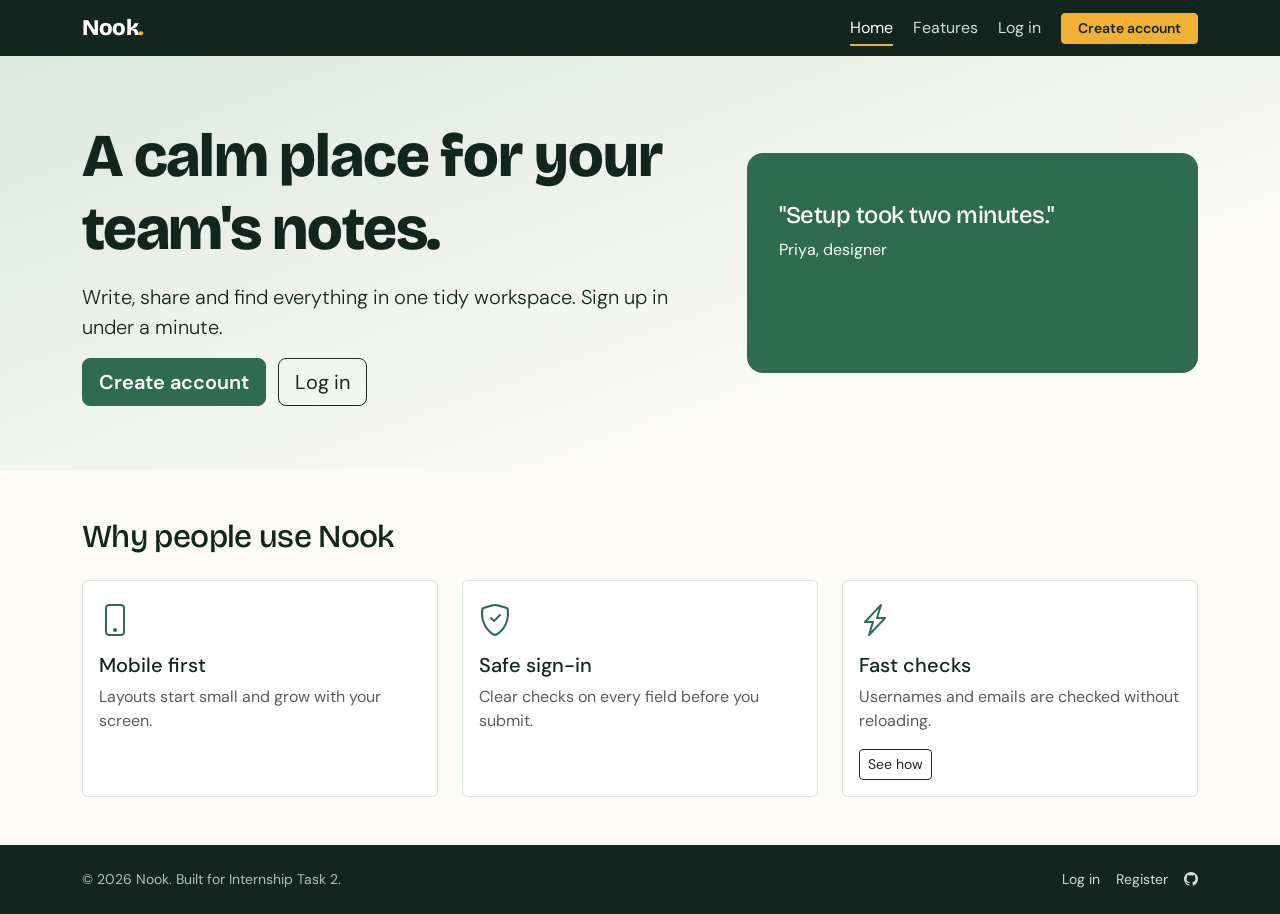
==== index.html @ 8e130958 "Interactive UI" ====
<!DOCTYPE html><html lang="en"><head><meta charset="utf-8"><meta name="viewport" content="width=device-width, initial-scale=1">
<link href="https://cdn.jsdelivr.net/npm/bootstrap@5.3.3/dist/css/bootstrap.min.css" rel="stylesheet">
<link href="https://cdn.jsdelivr.net/npm/bootstrap-icons@1.11.3/font/bootstrap-icons.min.css" rel="stylesheet">
<link href="https://fonts.googleapis.com/css2?family=Bricolage+Grotesque:wght@700;800&family=DM+Sans:wght@400;500;600&display=swap" rel="stylesheet">
<link href="css/style.css" rel="stylesheet"><title>Nook: Home</title></head>
<body class="d-flex flex-column min-vh-100">
<div id="navbar"></div>
<main>
<section class="hero"><div class="container"><div class="row align-items-center g-4">
  <div class="col-lg-7">
    <h1>A calm place for your team's notes.</h1>
    <p class="lead my-3">Write, share and find everything in one tidy workspace. Sign up in under a minute.</p>
    <a href="register.html" class="btn btn-brand btn-lg me-2">Create account</a>
    <a href="login.html" class="btn btn-outline-dark btn-lg">Log in</a>
  </div>
  <div class="col-lg-5 d-none d-lg-block">
    <div id="quotes" class="carousel slide" data-bs-ride="carousel"><div class="carousel-inner">
      <div class="carousel-item active"><h4>"Setup took two minutes."</h4><p class="mb-0">Priya, designer</p></div>
      <div class="carousel-item"><h4>"Finally, notes I can find."</h4><p class="mb-0">Arjun, developer</p></div>
      <div class="carousel-item"><h4>"Works great on my phone."</h4><p class="mb-0">Meera, student</p></div>
    </div></div>
  </div>
</div></div></section>

<section id="features" class="container py-5">
  <h2 class="mb-4">Why people use Nook</h2>
  <div class="row g-4">
    <div class="col-12 col-md-6 col-lg-4"><div class="card feature-card h-100 p-3"><i class="bi bi-phone"></i><h5 class="mt-2">Mobile first</h5><p class="mb-0 text-muted">Layouts start small and grow with your screen.</p></div></div>
    <div class="col-12 col-md-6 col-lg-4"><div class="card feature-card h-100 p-3"><i class="bi bi-shield-check"></i><h5 class="mt-2">Safe sign-in</h5><p class="mb-0 text-muted">Clear checks on every field before you submit.</p></div></div>
    <div class="col-12 col-md-6 col-lg-4"><div class="card feature-card h-100 p-3"><i class="bi bi-lightning-charge"></i><h5 class="mt-2">Fast checks</h5><p class="mb-0 text-muted">Usernames and emails are checked without reloading.</p>
      <button class="btn btn-sm btn-outline-dark mt-3 align-self-start" data-bs-toggle="modal" data-bs-target="#demoModal">See how</button></div></div>
  </div>
</section>
</main>
<div class="modal fade" id="demoModal" tabindex="-1"><div class="modal-dialog modal-dialog-centered"><div class="modal-content p-4">
<h5>Live availability check</h5><p class="text-muted">Type a username on the register page. The browser asks a PHP file in the background and shows the answer instantly.</p>
<a class="btn btn-brand" href="register.html">Try it</a></div></div></div>
<div id="footer"></div>
<script src="https://cdn.jsdelivr.net/npm/bootstrap@5.3.3/dist/js/bootstrap.bundle.min.js"></script>
<script src="js/components.js"></script>
</body></html>
---- css/style.css ----
/* ===== Brand palette (custom) ===== */
:root{
  --ink:#12261F; --moss:#2F6B4F; --sage:#DCE8DF; --saffron:#F2B134; --paper:#FBFAF6;
  --bs-primary:var(--moss); --bs-primary-rgb:47,107,79;
  --bs-body-bg:var(--paper); --bs-body-color:var(--ink);
  --bs-body-font-family:'DM Sans',system-ui,sans-serif;
}
html{scroll-behavior:smooth}
h1,h2,h3,h4,.brand{font-family:'Bricolage Grotesque',sans-serif;letter-spacing:-.02em}
.btn-brand{--bs-btn-bg:var(--moss);--bs-btn-border-color:var(--moss);--bs-btn-color:#fff;
  --bs-btn-hover-bg:var(--ink);--bs-btn-hover-border-color:var(--ink);--bs-btn-hover-color:#fff;
  --bs-btn-active-bg:var(--ink);--bs-btn-active-border-color:var(--ink);--bs-btn-active-color:#fff;
  font-weight:600;transition:transform .2s,box-shadow .2s}
.btn-brand:hover{transform:translateY(-2px);box-shadow:0 8px 18px rgba(18,38,31,.22)}
.btn-saffron{background:var(--saffron);border-color:var(--saffron);color:var(--ink);font-weight:600}
.btn-saffron:hover{background:#e0a021;color:var(--ink)}
a{color:var(--moss)} a:hover{color:var(--ink)}
:focus-visible{outline:3px solid var(--saffron);outline-offset:2px}

/* Navbar & footer */
.site-nav{background:var(--ink)}
.site-nav .nav-link{color:#cfe0d5;position:relative}
.site-nav .nav-link::after{content:"";position:absolute;left:.5rem;right:.5rem;bottom:2px;height:2px;
  background:var(--saffron);transform:scaleX(0);transition:transform .25s}
.site-nav .nav-link:hover::after,.site-nav .nav-link.active::after{transform:scaleX(1)}
.site-nav .nav-link:hover,.site-nav .nav-link.active{color:#fff}
.brand{color:#fff;font-weight:800;font-size:1.4rem;text-decoration:none}
.brand span{color:var(--saffron)}
.site-footer{background:var(--ink);color:#a9c2b3}
.site-footer a{color:#cfe0d5;text-decoration:none}.site-footer a:hover{color:var(--saffron)}

/* Home */
.hero{background:linear-gradient(160deg,var(--sage),var(--paper) 70%);padding:4rem 0}
.hero h1{font-size:clamp(2.2rem,6vw,3.8rem);font-weight:800}
.feature-card{border:1px solid var(--sage);background:#fff;transition:transform .25s,box-shadow .25s}
.feature-card:hover{transform:translateY(-6px);box-shadow:0 14px 28px rgba(18,38,31,.12)}
.feature-card i{font-size:2rem;color:var(--moss)}
.carousel-item{min-height:220px;background:var(--moss);color:#fff;border-radius:1rem;padding:3rem 2rem}

/* Auth pages */
.auth-wrap{min-height:calc(100vh - 56px)}
.auth-side{background:var(--moss);color:#fff;position:relative;overflow:hidden}
.auth-side h2{font-size:clamp(2rem,3.4vw,3rem);font-weight:800}
.blob{position:absolute;border-radius:50%;opacity:.25;animation:float 9s ease-in-out infinite}
.blob.b1{width:260px;height:260px;background:var(--saffron);top:-60px;right:-60px}
.blob.b2{width:180px;height:180px;background:var(--sage);bottom:-40px;left:-40px;animation-delay:-4s}
@keyframes float{50%{transform:translateY(24px) scale(1.06)}}
.auth-card{max-width:440px;width:100%;animation:rise .6s cubic-bezier(.2,.8,.2,1) both}
@keyframes rise{from{opacity:0;transform:translateY(24px)}to{opacity:1;transform:none}}
.form-control{padding:.7rem .9rem;border-color:#c9d8ce;transition:border-color .2s,box-shadow .2s}
.form-control:focus{border-color:var(--moss);box-shadow:0 0 0 .22rem rgba(47,107,79,.18)}
.input-group .btn-eye{border:1px solid #c9d8ce;border-left:0;background:#fff;color:var(--moss)}
.shake{animation:shake .4s}
@keyframes shake{20%,60%{transform:translateX(-7px)}40%,80%{transform:translateX(7px)}}
.strength{height:6px;background:var(--sage);border-radius:3px;overflow:hidden}
.strength>div{height:100%;width:0;transition:width .3s,background .3s}
.check-msg{font-size:.85rem;min-height:1.2rem}
@media (prefers-reduced-motion:reduce){*{animation:none!important;transition:none!important;scroll-behavior:auto!important}}
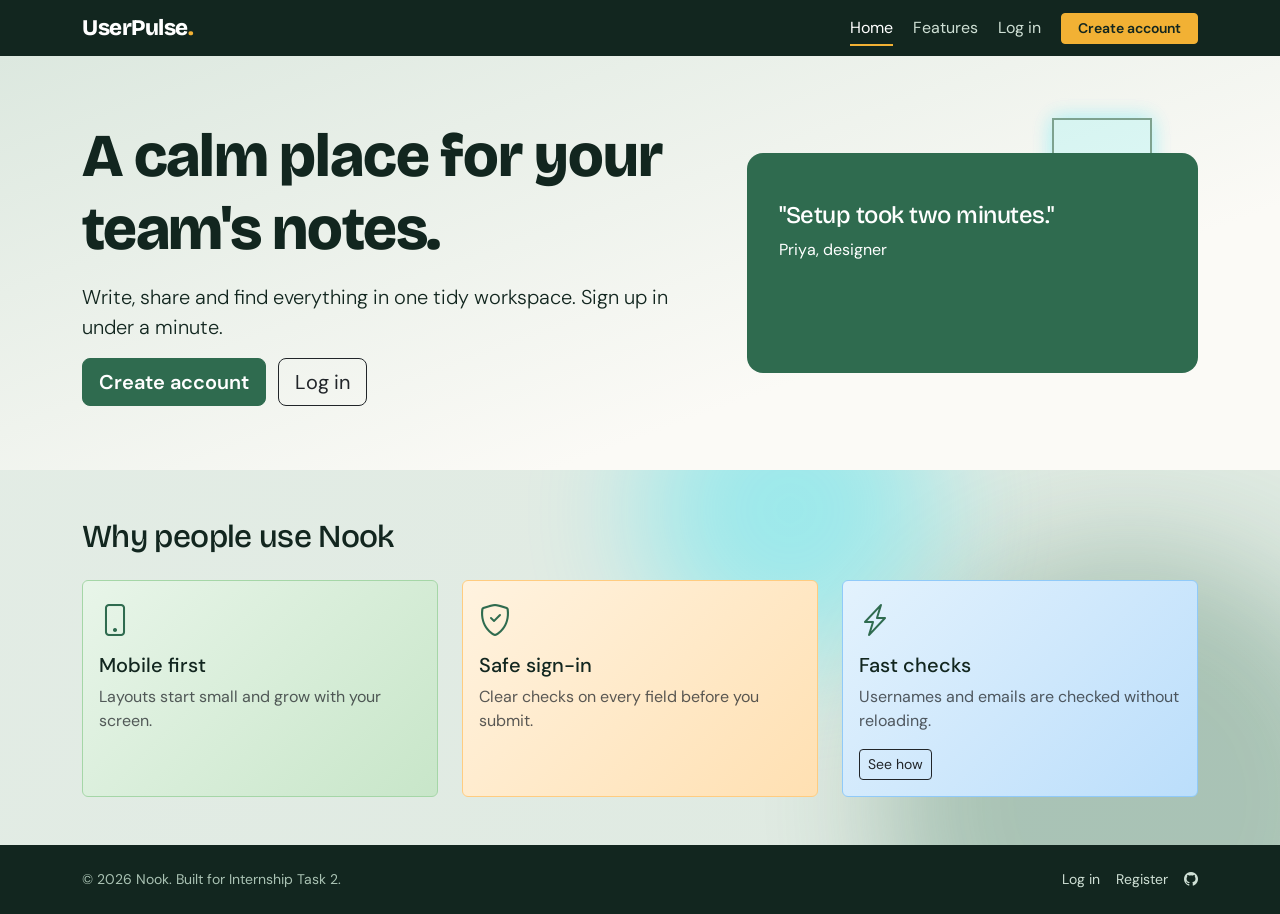
==== commit 945e023e: "Interactive UI" ====
--- a/index.html
+++ b/index.html
@@ -3,10 +3,18 @@
 <link href="https://cdn.jsdelivr.net/npm/bootstrap-icons@1.11.3/font/bootstrap-icons.min.css" rel="stylesheet">
 <link href="https://fonts.googleapis.com/css2?family=Bricolage+Grotesque:wght@700;800&family=DM+Sans:wght@400;500;600&display=swap" rel="stylesheet">
 <link href="css/style.css" rel="stylesheet"><title>Nook: Home</title></head>
-<body class="d-flex flex-column min-vh-100">
+<body class="d-flex flex-column min-vh-100 bg-animated position-relative">
+<div class="bg-shape shape-1"></div>
+<div class="bg-shape shape-2"></div>
+<div class="bg-shape shape-3"></div>
 <div id="navbar"></div>
 <main>
-<section class="hero"><div class="container"><div class="row align-items-center g-4">
+<section class="hero position-relative overflow-hidden">
+  <div class="hero-cube">
+    <div class="hero-cube-face"></div><div class="hero-cube-face"></div><div class="hero-cube-face"></div>
+    <div class="hero-cube-face"></div><div class="hero-cube-face"></div><div class="hero-cube-face"></div>
+  </div>
+  <div class="container"><div class="row align-items-center g-4 position-relative z-1">
   <div class="col-lg-7">
     <h1>A calm place for your team's notes.</h1>
     <p class="lead my-3">Write, share and find everything in one tidy workspace. Sign up in under a minute.</p>
@@ -25,9 +33,9 @@
 <section id="features" class="container py-5">
   <h2 class="mb-4">Why people use Nook</h2>
   <div class="row g-4">
-    <div class="col-12 col-md-6 col-lg-4"><div class="card feature-card h-100 p-3"><i class="bi bi-phone"></i><h5 class="mt-2">Mobile first</h5><p class="mb-0 text-muted">Layouts start small and grow with your screen.</p></div></div>
-    <div class="col-12 col-md-6 col-lg-4"><div class="card feature-card h-100 p-3"><i class="bi bi-shield-check"></i><h5 class="mt-2">Safe sign-in</h5><p class="mb-0 text-muted">Clear checks on every field before you submit.</p></div></div>
-    <div class="col-12 col-md-6 col-lg-4"><div class="card feature-card h-100 p-3"><i class="bi bi-lightning-charge"></i><h5 class="mt-2">Fast checks</h5><p class="mb-0 text-muted">Usernames and emails are checked without reloading.</p>
+    <div class="col-12 col-md-6 col-lg-4"><div class="card feature-card card-color-1 h-100 p-3"><i class="bi bi-phone"></i><h5 class="mt-2">Mobile first</h5><p class="mb-0 text-muted">Layouts start small and grow with your screen.</p></div></div>
+    <div class="col-12 col-md-6 col-lg-4"><div class="card feature-card card-color-2 h-100 p-3"><i class="bi bi-shield-check"></i><h5 class="mt-2">Safe sign-in</h5><p class="mb-0 text-muted">Clear checks on every field before you submit.</p></div></div>
+    <div class="col-12 col-md-6 col-lg-4"><div class="card feature-card card-color-3 h-100 p-3"><i class="bi bi-lightning-charge"></i><h5 class="mt-2">Fast checks</h5><p class="mb-0 text-muted">Usernames and emails are checked without reloading.</p>
       <button class="btn btn-sm btn-outline-dark mt-3 align-self-start" data-bs-toggle="modal" data-bs-target="#demoModal">See how</button></div></div>
   </div>
 </section>
--- a/css/style.css
+++ b/css/style.css
@@ -56,3 +56,170 @@
 .strength>div{height:100%;width:0;transition:width .3s,background .3s}
 .check-msg{font-size:.85rem;min-height:1.2rem}
 @media (prefers-reduced-motion:reduce){*{animation:none!important;transition:none!important;scroll-behavior:auto!important}}
+
+/* Darkest Mode */
+body.darkest {
+  --ink: #ffffff;
+  --moss: #00e5ff; /* Cyan accent */
+  --sage: #111111;
+  --saffron: #ff0055; /* Pink accent */
+  --paper: #050505;
+  background-color: var(--paper);
+  color: var(--ink);
+}
+body.darkest .hero {
+  background: radial-gradient(circle at top left, #1a1a2e, #050505 80%);
+}
+body.darkest .feature-card {
+  background: rgba(20, 20, 20, 0.6);
+  backdrop-filter: blur(12px);
+  border: 1px solid rgba(255, 255, 255, 0.1);
+  color: #fff;
+}
+body.darkest .feature-card .text-muted {
+  color: #a0a0a0 !important;
+}
+body.darkest .carousel-item {
+  background: rgba(20, 20, 20, 0.6);
+  backdrop-filter: blur(12px);
+  border: 1px solid rgba(255, 255, 255, 0.1);
+}
+body.darkest .btn-outline-dark {
+  color: #fff;
+  border-color: #fff;
+}
+body.darkest .btn-outline-dark:hover {
+  background-color: #fff;
+  color: #000;
+}
+body.darkest .modal-content {
+  background-color: #111;
+  border: 1px solid #333;
+  color: #fff;
+}
+
+/* 3D Animations */
+.perspective-container {
+  perspective: 1200px;
+}
+.card-3d {
+  transform-style: preserve-3d;
+  transition: transform 0.6s cubic-bezier(0.23, 1, 0.32, 1), box-shadow 0.6s cubic-bezier(0.23, 1, 0.32, 1);
+}
+.perspective-container:hover .card-3d {
+  transform: rotateY(15deg) rotateX(10deg) translateZ(30px);
+  box-shadow: -20px 25px 40px rgba(0, 0, 0, 0.6);
+}
+.card-3d .bi {
+  transform: translateZ(50px);
+  display: inline-block;
+  transition: transform 0.6s cubic-bezier(0.23, 1, 0.32, 1);
+}
+.card-3d h5, .card-3d h4 {
+  transform: translateZ(40px);
+  display: block;
+  transition: transform 0.6s cubic-bezier(0.23, 1, 0.32, 1);
+}
+.card-3d p {
+  transform: translateZ(20px);
+  display: block;
+  transition: transform 0.6s cubic-bezier(0.23, 1, 0.32, 1);
+}
+.perspective-container:hover .card-3d .bi {
+  transform: translateZ(60px) scale(1.1);
+}
+
+/* 3D Floating Cube */
+.hero-cube {
+  position: absolute;
+  top: 15%;
+  right: 10%;
+  width: 100px;
+  height: 100px;
+  transform-style: preserve-3d;
+  animation: rotateCube 12s infinite linear;
+  z-index: 0;
+  opacity: 0.6;
+}
+.hero-cube-face {
+  position: absolute;
+  width: 100px;
+  height: 100px;
+  background: rgba(0, 229, 255, 0.1);
+  border: 2px solid var(--moss);
+  box-shadow: 0 0 20px rgba(0, 229, 255, 0.3);
+}
+.hero-cube-face:nth-child(1) { transform: translateZ(50px); }
+.hero-cube-face:nth-child(2) { transform: rotateY(90deg) translateZ(50px); }
+.hero-cube-face:nth-child(3) { transform: rotateY(180deg) translateZ(50px); }
+.hero-cube-face:nth-child(4) { transform: rotateY(-90deg) translateZ(50px); }
+.hero-cube-face:nth-child(5) { transform: rotateX(90deg) translateZ(50px); }
+.hero-cube-face:nth-child(6) { transform: rotateX(-90deg) translateZ(50px); }
+
+@keyframes rotateCube {
+  0% { transform: rotateX(0) rotateY(0) rotateZ(0); }
+  100% { transform: rotateX(360deg) rotateY(360deg) rotateZ(360deg); }
+}
+
+/* Animated Background */
+.bg-animated {
+  background: linear-gradient(-45deg, #f0f4f1, var(--paper), var(--sage), #e4ede6);
+  background-size: 400% 400%;
+  animation: gradientBG 15s ease infinite;
+  z-index: 0;
+}
+@keyframes gradientBG {
+  0% { background-position: 0% 50%; }
+  50% { background-position: 100% 50%; }
+  100% { background-position: 0% 50%; }
+}
+.bg-shape {
+  position: fixed;
+  border-radius: 50%;
+  filter: blur(60px);
+  z-index: -1;
+  opacity: 0.3;
+  animation: floatShape 20s infinite alternate ease-in-out;
+}
+.shape-1 {
+  width: 400px;
+  height: 400px;
+  background: var(--saffron);
+  top: -100px;
+  left: -100px;
+}
+.shape-2 {
+  width: 500px;
+  height: 500px;
+  background: var(--moss);
+  bottom: -150px;
+  right: -100px;
+  animation-delay: -5s;
+}
+.shape-3 {
+  width: 300px;
+  height: 300px;
+  background: #00e5ff; /* Cyan pop */
+  top: 40%;
+  left: 50%;
+  animation-delay: -10s;
+}
+@keyframes floatShape {
+  0% { transform: translate(0, 0) scale(1); }
+  50% { transform: translate(100px, 50px) scale(1.2); }
+  100% { transform: translate(-50px, 100px) scale(0.8); }
+}
+
+/* Card Colors */
+.card-color-1 {
+  background: linear-gradient(135deg, #e8f5e9 0%, #c8e6c9 100%);
+  border: 1px solid #a5d6a7;
+}
+.card-color-2 {
+  background: linear-gradient(135deg, #fff3e0 0%, #ffe0b2 100%);
+  border: 1px solid #ffcc80;
+}
+.card-color-3 {
+  background: linear-gradient(135deg, #e3f2fd 0%, #bbdefb 100%);
+  border: 1px solid #90caf9;
+}
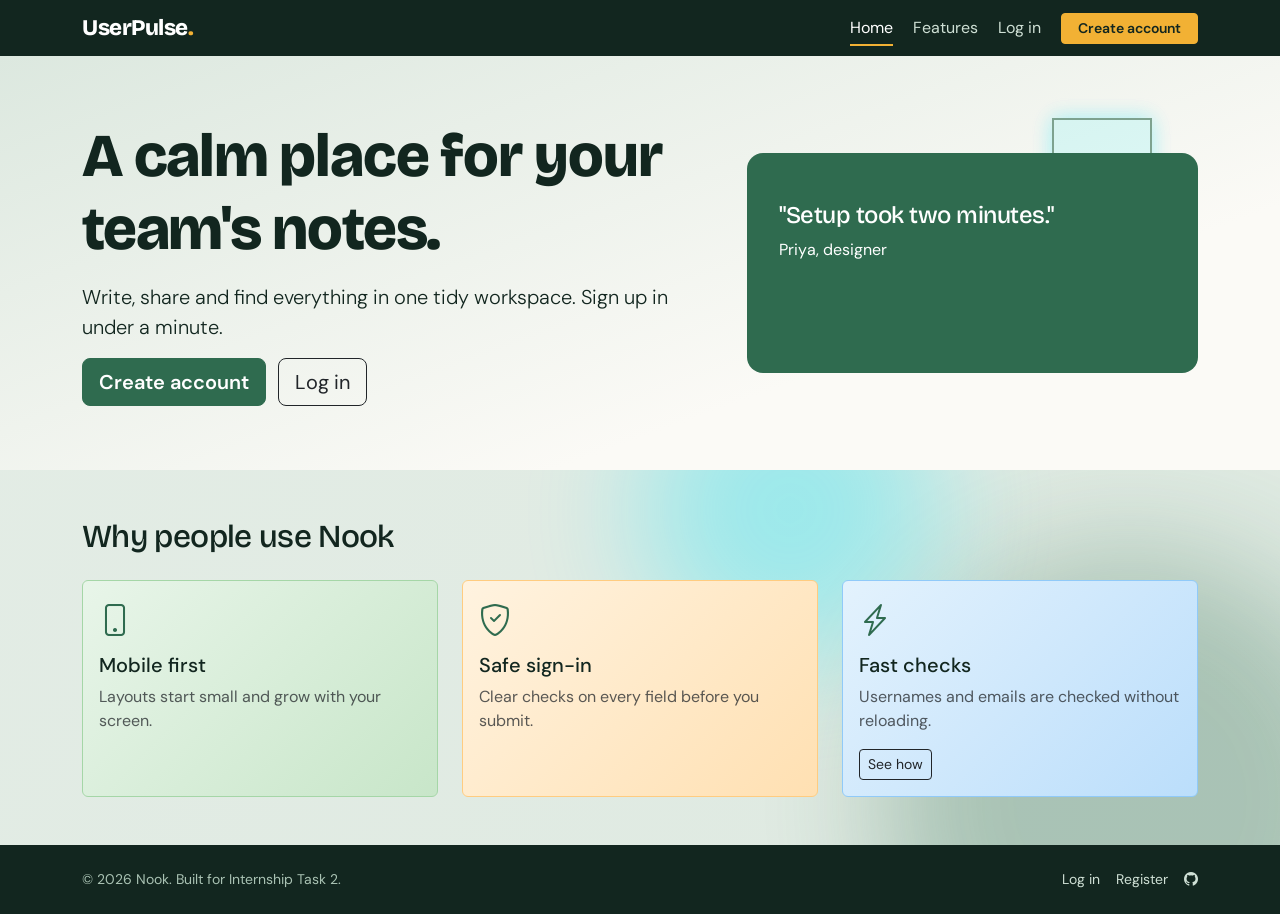
==== commit 22c33d59: "Interactive UI" ====
--- a/index.html
+++ b/index.html
@@ -2,7 +2,7 @@
 <link href="https://cdn.jsdelivr.net/npm/bootstrap@5.3.3/dist/css/bootstrap.min.css" rel="stylesheet">
 <link href="https://cdn.jsdelivr.net/npm/bootstrap-icons@1.11.3/font/bootstrap-icons.min.css" rel="stylesheet">
 <link href="https://fonts.googleapis.com/css2?family=Bricolage+Grotesque:wght@700;800&family=DM+Sans:wght@400;500;600&display=swap" rel="stylesheet">
-<link href="css/style.css" rel="stylesheet"><title>Nook: Home</title></head>
+<link href="css/style.css" rel="stylesheet"><title>User Pulse</title></head>
 <body class="d-flex flex-column min-vh-100 bg-animated position-relative">
 <div class="bg-shape shape-1"></div>
 <div class="bg-shape shape-2"></div>
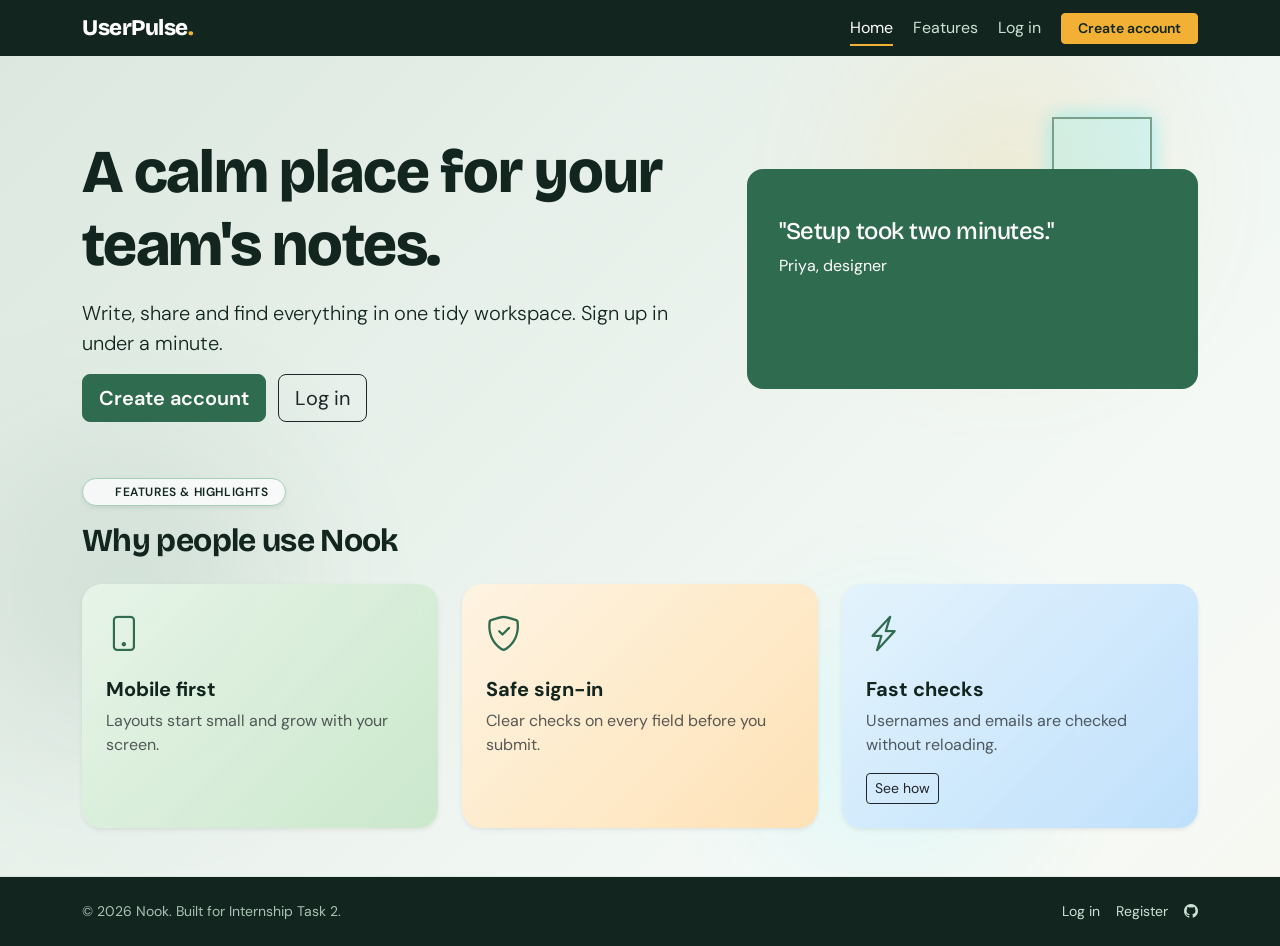
==== commit 1b272862: "Interactive UI" ====
--- a/index.html
+++ b/index.html
@@ -9,36 +9,64 @@
 <div class="bg-shape shape-3"></div>
 <div id="navbar"></div>
 <main>
-<section class="hero position-relative overflow-hidden">
-  <div class="hero-cube">
-    <div class="hero-cube-face"></div><div class="hero-cube-face"></div><div class="hero-cube-face"></div>
-    <div class="hero-cube-face"></div><div class="hero-cube-face"></div><div class="hero-cube-face"></div>
-  </div>
-  <div class="container"><div class="row align-items-center g-4 position-relative z-1">
-  <div class="col-lg-7">
-    <h1>A calm place for your team's notes.</h1>
-    <p class="lead my-3">Write, share and find everything in one tidy workspace. Sign up in under a minute.</p>
-    <a href="register.html" class="btn btn-brand btn-lg me-2">Create account</a>
-    <a href="login.html" class="btn btn-outline-dark btn-lg">Log in</a>
-  </div>
-  <div class="col-lg-5 d-none d-lg-block">
-    <div id="quotes" class="carousel slide" data-bs-ride="carousel"><div class="carousel-inner">
-      <div class="carousel-item active"><h4>"Setup took two minutes."</h4><p class="mb-0">Priya, designer</p></div>
-      <div class="carousel-item"><h4>"Finally, notes I can find."</h4><p class="mb-0">Arjun, developer</p></div>
-      <div class="carousel-item"><h4>"Works great on my phone."</h4><p class="mb-0">Meera, student</p></div>
-    </div></div>
-  </div>
-</div></div></section>
+<div class="hero-features-merged position-relative overflow-hidden">
+  <div class="merged-ambient-orb orb-1"></div>
+  <div class="merged-ambient-orb orb-2"></div>
+  <div class="merged-ambient-orb orb-3"></div>
 
-<section id="features" class="container py-5">
-  <h2 class="mb-4">Why people use Nook</h2>
-  <div class="row g-4">
-    <div class="col-12 col-md-6 col-lg-4"><div class="card feature-card card-color-1 h-100 p-3"><i class="bi bi-phone"></i><h5 class="mt-2">Mobile first</h5><p class="mb-0 text-muted">Layouts start small and grow with your screen.</p></div></div>
-    <div class="col-12 col-md-6 col-lg-4"><div class="card feature-card card-color-2 h-100 p-3"><i class="bi bi-shield-check"></i><h5 class="mt-2">Safe sign-in</h5><p class="mb-0 text-muted">Clear checks on every field before you submit.</p></div></div>
-    <div class="col-12 col-md-6 col-lg-4"><div class="card feature-card card-color-3 h-100 p-3"><i class="bi bi-lightning-charge"></i><h5 class="mt-2">Fast checks</h5><p class="mb-0 text-muted">Usernames and emails are checked without reloading.</p>
-      <button class="btn btn-sm btn-outline-dark mt-3 align-self-start" data-bs-toggle="modal" data-bs-target="#demoModal">See how</button></div></div>
-  </div>
-</section>
+  <section class="hero position-relative">
+    <div class="hero-cube">
+      <div class="hero-cube-face"></div><div class="hero-cube-face"></div><div class="hero-cube-face"></div>
+      <div class="hero-cube-face"></div><div class="hero-cube-face"></div><div class="hero-cube-face"></div>
+    </div>
+    <div class="container"><div class="row align-items-center g-4 position-relative z-1">
+    <div class="col-lg-7">
+      <h1>A calm place for your team's notes.</h1>
+      <p class="lead my-3">Write, share and find everything in one tidy workspace. Sign up in under a minute.</p>
+      <a href="register.html" class="btn btn-brand btn-lg me-2">Create account</a>
+      <a href="login.html" class="btn btn-outline-dark btn-lg">Log in</a>
+    </div>
+    <div class="col-lg-5 d-none d-lg-block">
+      <div id="quotes" class="carousel slide" data-bs-ride="carousel"><div class="carousel-inner">
+        <div class="carousel-item active"><h4>"Setup took two minutes."</h4><p class="mb-0">Priya, designer</p></div>
+        <div class="carousel-item"><h4>"Finally, notes I can find."</h4><p class="mb-0">Arjun, developer</p></div>
+        <div class="carousel-item"><h4>"Works great on my phone."</h4><p class="mb-0">Meera, student</p></div>
+      </div></div>
+    </div>
+  </div></div></section>
+
+  <section id="features" class="container pb-5 pt-3 position-relative z-1">
+    <div class="d-inline-flex align-items-center gap-2 px-3 py-1 mb-3 rounded-pill bg-white bg-opacity-75 border border-success-subtle shadow-sm">
+      <span class="spinner-grow spinner-grow-sm text-success" role="status" style="width: 8px; height: 8px;"></span>
+      <span class="small fw-semibold text-uppercase tracking-wide" style="letter-spacing: 0.05em; font-size: 0.75rem;">Features & Highlights</span>
+    </div>
+    <h2 class="mb-4 fw-bold">Why people use Nook</h2>
+    <div class="row g-4">
+      <div class="col-12 col-md-6 col-lg-4">
+        <div class="card feature-card card-color-1 h-100 p-4 border-0 shadow-sm">
+          <div class="feature-icon mb-2"><i class="bi bi-phone"></i></div>
+          <h5 class="mt-2 fw-bold">Mobile first</h5>
+          <p class="mb-0 text-muted">Layouts start small and grow with your screen.</p>
+        </div>
+      </div>
+      <div class="col-12 col-md-6 col-lg-4">
+        <div class="card feature-card card-color-2 h-100 p-4 border-0 shadow-sm">
+          <div class="feature-icon mb-2"><i class="bi bi-shield-check"></i></div>
+          <h5 class="mt-2 fw-bold">Safe sign-in</h5>
+          <p class="mb-0 text-muted">Clear checks on every field before you submit.</p>
+        </div>
+      </div>
+      <div class="col-12 col-md-6 col-lg-4">
+        <div class="card feature-card card-color-3 h-100 p-4 border-0 shadow-sm">
+          <div class="feature-icon mb-2"><i class="bi bi-lightning-charge"></i></div>
+          <h5 class="mt-2 fw-bold">Fast checks</h5>
+          <p class="mb-0 text-muted">Usernames and emails are checked without reloading.</p>
+          <button class="btn btn-sm btn-outline-dark mt-3 align-self-start" data-bs-toggle="modal" data-bs-target="#demoModal">See how</button>
+        </div>
+      </div>
+    </div>
+  </section>
+</div>
 </main>
 <div class="modal fade" id="demoModal" tabindex="-1"><div class="modal-dialog modal-dialog-centered"><div class="modal-content p-4">
 <h5>Live availability check</h5><p class="text-muted">Type a username on the register page. The browser asks a PHP file in the background and shows the answer instantly.</p>
--- a/css/style.css
+++ b/css/style.css
@@ -29,12 +29,87 @@
 .site-footer{background:var(--ink);color:#a9c2b3}
 .site-footer a{color:#cfe0d5;text-decoration:none}.site-footer a:hover{color:var(--saffron)}
 
-/* Home */
-.hero{background:linear-gradient(160deg,var(--sage),var(--paper) 70%);padding:4rem 0}
+/* Merged Hero & Features Section */
+.hero-features-merged {
+  background: linear-gradient(135deg, #dce8df 0%, #f4f9f6 25%, #fdf7eb 50%, #d8ebd0 75%, #e8f2ec 100%);
+  background-size: 300% 300%;
+  animation: mergedGradientFlow 14s ease-in-out infinite;
+  position: relative;
+  overflow: hidden;
+  border-bottom: 1px solid rgba(47, 107, 79, 0.08);
+}
+@keyframes mergedGradientFlow {
+  0% { background-position: 0% 50%; }
+  50% { background-position: 100% 50%; }
+  100% { background-position: 0% 50%; }
+}
+
+/* Floating Ambient Orbs inside Merged Section */
+.merged-ambient-orb {
+  position: absolute;
+  border-radius: 50%;
+  filter: blur(60px);
+  pointer-events: none;
+  z-index: 0;
+  opacity: 0.45;
+  animation: floatMergedOrb 18s infinite alternate ease-in-out;
+}
+.orb-1 {
+  width: 420px;
+  height: 420px;
+  background: radial-gradient(circle, rgba(242, 177, 52, 0.4) 0%, rgba(242, 177, 52, 0) 70%);
+  top: -80px;
+  right: 5%;
+}
+.orb-2 {
+  width: 500px;
+  height: 500px;
+  background: radial-gradient(circle, rgba(47, 107, 79, 0.3) 0%, rgba(47, 107, 79, 0) 70%);
+  top: 35%;
+  left: -120px;
+  animation-delay: -6s;
+  animation-duration: 22s;
+}
+.orb-3 {
+  width: 380px;
+  height: 380px;
+  background: radial-gradient(circle, rgba(0, 229, 255, 0.28) 0%, rgba(0, 229, 255, 0) 70%);
+  bottom: -60px;
+  right: 15%;
+  animation-delay: -12s;
+  animation-duration: 20s;
+}
+@keyframes floatMergedOrb {
+  0% { transform: translate(0, 0) scale(1); }
+  50% { transform: translate(60px, -45px) scale(1.15); }
+  100% { transform: translate(-45px, 60px) scale(0.9); }
+}
+
+.hero {
+  background: transparent;
+  padding: 5rem 0 2.5rem;
+}
 .hero h1{font-size:clamp(2.2rem,6vw,3.8rem);font-weight:800}
-.feature-card{border:1px solid var(--sage);background:#fff;transition:transform .25s,box-shadow .25s}
-.feature-card:hover{transform:translateY(-6px);box-shadow:0 14px 28px rgba(18,38,31,.12)}
-.feature-card i{font-size:2rem;color:var(--moss)}
+
+/* Feature cards in merged section */
+.feature-card {
+  border-radius: 1.25rem;
+  transition: transform .35s cubic-bezier(0.2, 0.8, 0.2, 1), box-shadow .35s ease, border-color .35s ease;
+  backdrop-filter: blur(8px);
+}
+.feature-card:hover {
+  transform: translateY(-8px) scale(1.02);
+  box-shadow: 0 18px 36px rgba(18, 38, 31, .14);
+}
+.feature-card .feature-icon i {
+  font-size: 2.2rem;
+  color: var(--moss);
+  display: inline-block;
+  transition: transform .35s cubic-bezier(0.34, 1.56, 0.64, 1);
+}
+.feature-card:hover .feature-icon i {
+  transform: scale(1.2) rotate(6deg);
+}
 .carousel-item{min-height:220px;background:var(--moss);color:#fff;border-radius:1rem;padding:3rem 2rem}
 
 /* Auth pages */
@@ -137,9 +212,13 @@
   width: 100px;
   height: 100px;
   transform-style: preserve-3d;
-  animation: rotateCube 12s infinite linear;
+  animation: rotateCube 12s infinite linear, floatCube 6s ease-in-out infinite alternate;
   z-index: 0;
   opacity: 0.6;
+}
+@keyframes floatCube {
+  0% { transform: translateY(0); }
+  100% { transform: translateY(-24px); }
 }
 .hero-cube-face {
   position: absolute;
@@ -212,14 +291,14 @@
 
 /* Card Colors */
 .card-color-1 {
-  background: linear-gradient(135deg, #e8f5e9 0%, #c8e6c9 100%);
-  border: 1px solid #a5d6a7;
+  background: linear-gradient(135deg, rgba(232, 245, 233, 0.9) 0%, rgba(200, 230, 201, 0.95) 100%);
+  border: 1px solid rgba(165, 214, 167, 0.75);
 }
 .card-color-2 {
-  background: linear-gradient(135deg, #fff3e0 0%, #ffe0b2 100%);
-  border: 1px solid #ffcc80;
+  background: linear-gradient(135deg, rgba(255, 243, 224, 0.9) 0%, rgba(255, 224, 178, 0.95) 100%);
+  border: 1px solid rgba(255, 204, 128, 0.75);
 }
 .card-color-3 {
-  background: linear-gradient(135deg, #e3f2fd 0%, #bbdefb 100%);
-  border: 1px solid #90caf9;
-}
+  background: linear-gradient(135deg, rgba(227, 242, 253, 0.9) 0%, rgba(187, 222, 251, 0.95) 100%);
+  border: 1px solid rgba(144, 202, 249, 0.75);
+}
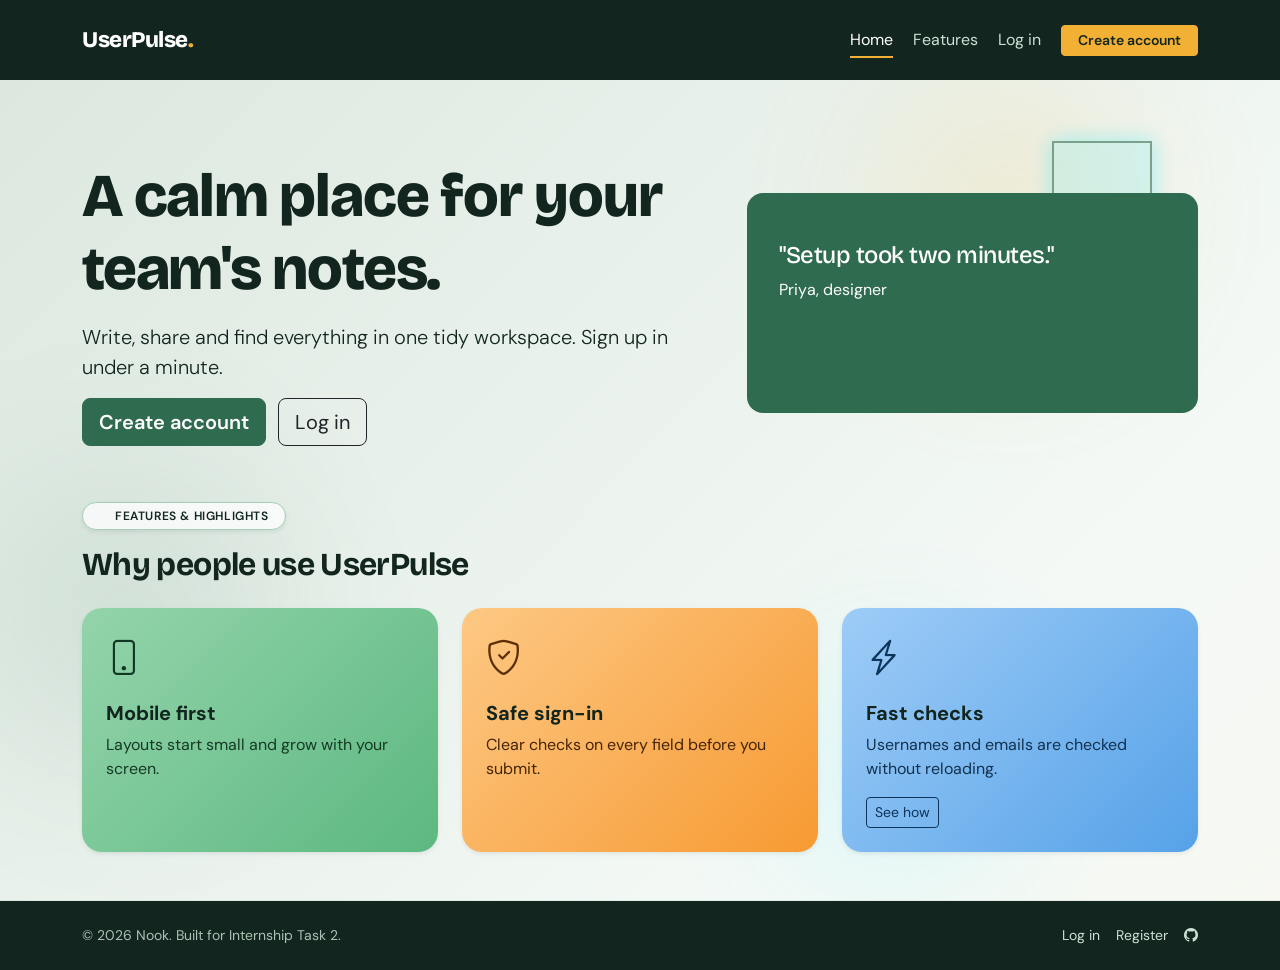
==== commit 3f3dad65: "Interactive UI" ====
--- a/index.html
+++ b/index.html
@@ -40,7 +40,7 @@
       <span class="spinner-grow spinner-grow-sm text-success" role="status" style="width: 8px; height: 8px;"></span>
       <span class="small fw-semibold text-uppercase tracking-wide" style="letter-spacing: 0.05em; font-size: 0.75rem;">Features & Highlights</span>
     </div>
-    <h2 class="mb-4 fw-bold">Why people use Nook</h2>
+    <h2 class="mb-4 fw-bold">Why people use UserPulse</h2>
     <div class="row g-4">
       <div class="col-12 col-md-6 col-lg-4">
         <div class="card feature-card card-color-1 h-100 p-4 border-0 shadow-sm">
--- a/css/style.css
+++ b/css/style.css
@@ -18,6 +18,7 @@
 :focus-visible{outline:3px solid var(--saffron);outline-offset:2px}
 
 /* Navbar & footer */
+.site-nav{height: 80px;}
 .site-nav{background:var(--ink)}
 .site-nav .nav-link{color:#cfe0d5;position:relative}
 .site-nav .nav-link::after{content:"";position:absolute;left:.5rem;right:.5rem;bottom:2px;height:2px;
@@ -289,16 +290,57 @@
   100% { transform: translate(-50px, 100px) scale(0.8); }
 }
 
-/* Card Colors */
+/* Card Colors - Converted darker with rich tones and refined contrast */
 .card-color-1 {
-  background: linear-gradient(135deg, rgba(232, 245, 233, 0.9) 0%, rgba(200, 230, 201, 0.95) 100%);
-  border: 1px solid rgba(165, 214, 167, 0.75);
-}
+  background: linear-gradient(135deg, #94d4ab 0%, #5cb880 100%);
+  border: 1px solid #439e67;
+  box-shadow: 0 10px 24px rgba(47, 107, 79, 0.16);
+}
+.card-color-1 .feature-icon i {
+  color: #123824;
+}
+.card-color-1 .text-muted {
+  color: #153a26 !important;
+}
+.card-color-1:hover {
+  box-shadow: 0 18px 36px rgba(47, 107, 79, 0.28);
+}
+
 .card-color-2 {
-  background: linear-gradient(135deg, rgba(255, 243, 224, 0.9) 0%, rgba(255, 224, 178, 0.95) 100%);
-  border: 1px solid rgba(255, 204, 128, 0.75);
-}
+  background: linear-gradient(135deg, #fdc884 0%, #f79a32 100%);
+  border: 1px solid #d97d19;
+  box-shadow: 0 10px 24px rgba(214, 122, 22, 0.18);
+}
+.card-color-2 .feature-icon i {
+  color: #5c2f02;
+}
+.card-color-2 .text-muted {
+  color: #452405 !important;
+}
+.card-color-2:hover {
+  box-shadow: 0 18px 36px rgba(214, 122, 22, 0.3);
+}
+
 .card-color-3 {
-  background: linear-gradient(135deg, rgba(227, 242, 253, 0.9) 0%, rgba(187, 222, 251, 0.95) 100%);
-  border: 1px solid rgba(144, 202, 249, 0.75);
-}
+  background: linear-gradient(135deg, #9eccf7 0%, #56a2e8 100%);
+  border: 1px solid #3687d3;
+  box-shadow: 0 10px 24px rgba(42, 115, 184, 0.16);
+}
+.card-color-3 .feature-icon i {
+  color: #0d345a;
+}
+.card-color-3 .text-muted {
+  color: #12314e !important;
+}
+.card-color-3 .btn-outline-dark {
+  border-color: #0d345a;
+  color: #0d345a;
+}
+.card-color-3 .btn-outline-dark:hover {
+  background-color: #0d345a;
+  color: #fff;
+}
+.card-color-3:hover {
+  box-shadow: 0 18px 36px rgba(42, 115, 184, 0.28);
+}
+
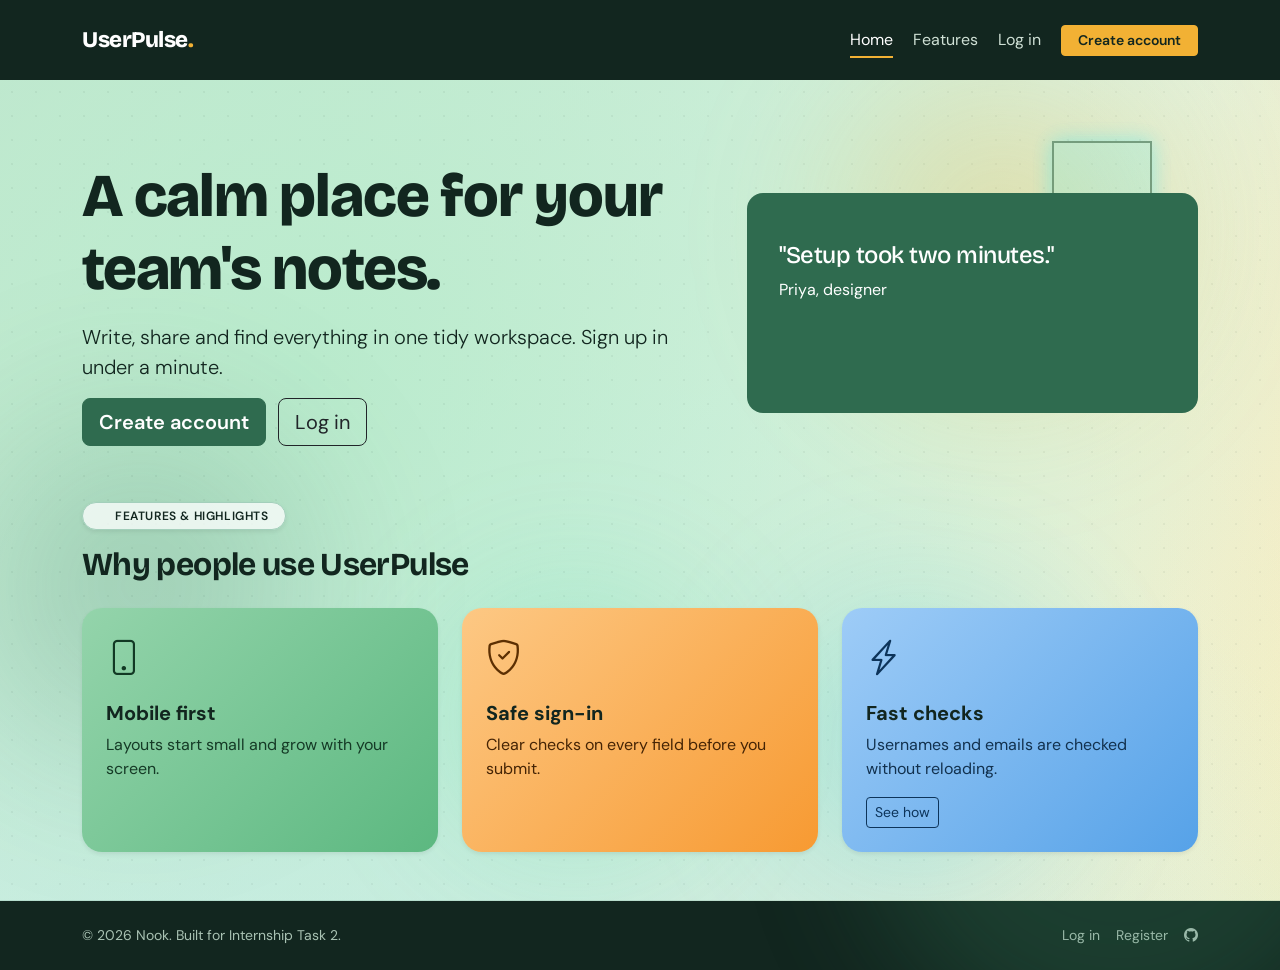
==== commit 58439cbb: "Interactive UI" ====
--- a/index.html
+++ b/index.html
@@ -13,6 +13,7 @@
   <div class="merged-ambient-orb orb-1"></div>
   <div class="merged-ambient-orb orb-2"></div>
   <div class="merged-ambient-orb orb-3"></div>
+  <div class="merged-ambient-orb orb-4"></div>
 
   <section class="hero position-relative">
     <div class="hero-cube">
@@ -72,6 +73,8 @@
 <h5>Live availability check</h5><p class="text-muted">Type a username on the register page. The browser asks a PHP file in the background and shows the answer instantly.</p>
 <a class="btn btn-brand" href="register.html">Try it</a></div></div></div>
 <div id="footer"></div>
+
 <script src="https://cdn.jsdelivr.net/npm/bootstrap@5.3.3/dist/js/bootstrap.bundle.min.js"></script>
 <script src="js/components.js"></script>
+
 </body></html>
--- a/css/style.css
+++ b/css/style.css
@@ -30,14 +30,29 @@
 .site-footer{background:var(--ink);color:#a9c2b3}
 .site-footer a{color:#cfe0d5;text-decoration:none}.site-footer a:hover{color:var(--saffron)}
 
-/* Merged Hero & Features Section */
+/* Merged Hero & Features Section - Rich Multi-Tone Background */
 .hero-features-merged {
-  background: linear-gradient(135deg, #dce8df 0%, #f4f9f6 25%, #fdf7eb 50%, #d8ebd0 75%, #e8f2ec 100%);
-  background-size: 300% 300%;
+  background: 
+    radial-gradient(circle at 12% 18%, rgba(184, 235, 204, 0.95) 0%, transparent 40%),
+    radial-gradient(circle at 88% 12%, rgba(254, 222, 148, 0.9) 0%, transparent 45%),
+    radial-gradient(circle at 82% 85%, rgba(167, 243, 208, 0.85) 0%, transparent 50%),
+    radial-gradient(circle at 18% 85%, rgba(186, 230, 253, 0.85) 0%, transparent 45%),
+    linear-gradient(135deg, #c7e5d1 0%, #e1f4e7 25%, #fef0c7 50%, #ccecd6 75%, #bee0cb 100%);
+  background-size: 200% 200%;
   animation: mergedGradientFlow 14s ease-in-out infinite;
   position: relative;
   overflow: hidden;
-  border-bottom: 1px solid rgba(47, 107, 79, 0.08);
+  border-bottom: 1px solid rgba(47, 107, 79, 0.12);
+  transition: background 0.6s ease;
+}
+.hero-features-merged::before {
+  content: "";
+  position: absolute;
+  inset: 0;
+  background-image: radial-gradient(rgba(18, 38, 31, 0.05) 1.2px, transparent 1.2px);
+  background-size: 24px 24px;
+  pointer-events: none;
+  z-index: 0;
 }
 @keyframes mergedGradientFlow {
   0% { background-position: 0% 50%; }
@@ -49,36 +64,46 @@
 .merged-ambient-orb {
   position: absolute;
   border-radius: 50%;
-  filter: blur(60px);
+  filter: blur(65px);
   pointer-events: none;
   z-index: 0;
-  opacity: 0.45;
-  animation: floatMergedOrb 18s infinite alternate ease-in-out;
+  opacity: 0.6;
+  transition: background 0.6s ease, opacity 0.6s ease;
+  animation: floatMergedOrb 16s infinite alternate ease-in-out;
 }
 .orb-1 {
+  width: 480px;
+  height: 480px;
+  background: radial-gradient(circle, rgba(242, 177, 52, 0.6) 0%, rgba(242, 177, 52, 0) 70%);
+  top: -90px;
+  right: 3%;
+}
+.orb-2 {
+  width: 520px;
+  height: 520px;
+  background: radial-gradient(circle, rgba(47, 107, 79, 0.45) 0%, rgba(47, 107, 79, 0) 70%);
+  top: 30%;
+  left: -120px;
+  animation-delay: -5s;
+  animation-duration: 20s;
+}
+.orb-3 {
   width: 420px;
   height: 420px;
-  background: radial-gradient(circle, rgba(242, 177, 52, 0.4) 0%, rgba(242, 177, 52, 0) 70%);
-  top: -80px;
-  right: 5%;
-}
-.orb-2 {
-  width: 500px;
-  height: 500px;
-  background: radial-gradient(circle, rgba(47, 107, 79, 0.3) 0%, rgba(47, 107, 79, 0) 70%);
-  top: 35%;
-  left: -120px;
-  animation-delay: -6s;
-  animation-duration: 22s;
-}
-.orb-3 {
+  background: radial-gradient(circle, rgba(6, 182, 212, 0.45) 0%, rgba(6, 182, 212, 0) 70%);
+  bottom: -50px;
+  right: 12%;
+  animation-delay: -10s;
+  animation-duration: 18s;
+}
+.orb-4 {
   width: 380px;
   height: 380px;
-  background: radial-gradient(circle, rgba(0, 229, 255, 0.28) 0%, rgba(0, 229, 255, 0) 70%);
-  bottom: -60px;
-  right: 15%;
-  animation-delay: -12s;
-  animation-duration: 20s;
+  background: radial-gradient(circle, rgba(52, 211, 153, 0.5) 0%, rgba(52, 211, 153, 0) 70%);
+  top: 55%;
+  left: 30%;
+  animation-delay: -7s;
+  animation-duration: 22s;
 }
 @keyframes floatMergedOrb {
   0% { transform: translate(0, 0) scale(1); }
@@ -243,8 +268,8 @@
 
 /* Animated Background */
 .bg-animated {
-  background: linear-gradient(-45deg, #f0f4f1, var(--paper), var(--sage), #e4ede6);
-  background-size: 400% 400%;
+  background: linear-gradient(-45deg, #cce5d4, #fbfaf6, #d2ebd8, #e5f4ea);
+  background-size: 300% 300%;
   animation: gradientBG 15s ease infinite;
   z-index: 0;
 }
@@ -257,28 +282,29 @@
   position: fixed;
   border-radius: 50%;
   filter: blur(60px);
-  z-index: -1;
-  opacity: 0.3;
+  z-index: 0;
+  opacity: 0.35;
+  pointer-events: none;
   animation: floatShape 20s infinite alternate ease-in-out;
 }
 .shape-1 {
-  width: 400px;
-  height: 400px;
+  width: 440px;
+  height: 440px;
   background: var(--saffron);
   top: -100px;
   left: -100px;
 }
 .shape-2 {
-  width: 500px;
-  height: 500px;
+  width: 520px;
+  height: 520px;
   background: var(--moss);
   bottom: -150px;
   right: -100px;
   animation-delay: -5s;
 }
 .shape-3 {
-  width: 300px;
-  height: 300px;
+  width: 340px;
+  height: 340px;
   background: #00e5ff; /* Cyan pop */
   top: 40%;
   left: 50%;
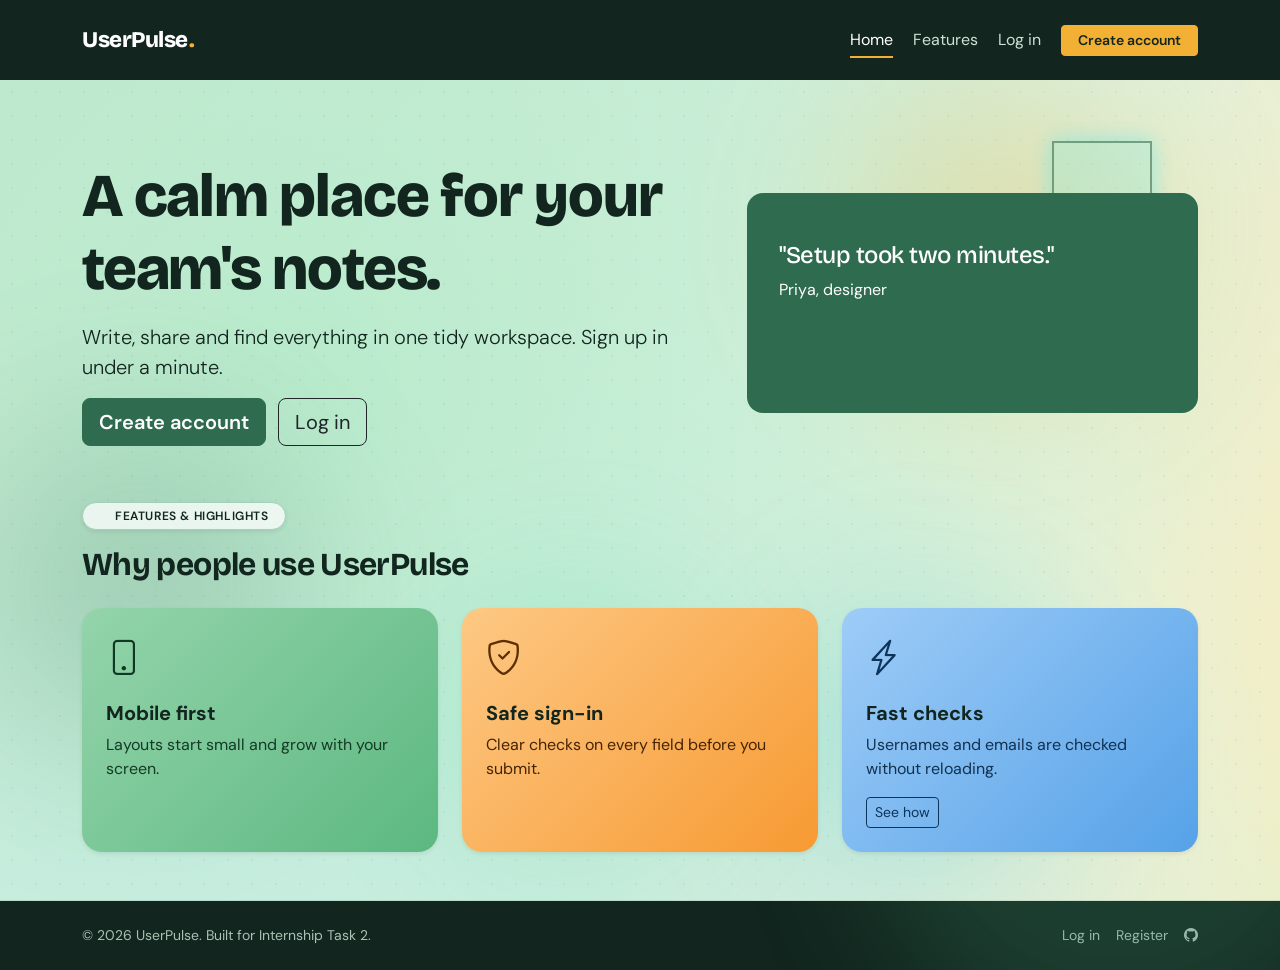
==== commit e6b8c2d3: "feat: implement AJAX data-fetching with PHP and dummy fallback for username/email availability" ====
--- a/index.html
+++ b/index.html
@@ -69,12 +69,60 @@
   </section>
 </div>
 </main>
-<div class="modal fade" id="demoModal" tabindex="-1"><div class="modal-dialog modal-dialog-centered"><div class="modal-content p-4">
-<h5>Live availability check</h5><p class="text-muted">Type a username on the register page. The browser asks a PHP file in the background and shows the answer instantly.</p>
-<a class="btn btn-brand" href="register.html">Try it</a></div></div></div>
+<div class="modal fade" id="demoModal" tabindex="-1"><div class="modal-dialog modal-dialog-centered modal-lg"><div class="modal-content ajax-demo-modal p-0">
+  <div class="ajax-demo-header">
+    <div class="d-flex align-items-center gap-2">
+      <span class="ajax-demo-icon"><i class="bi bi-broadcast"></i></span>
+      <div>
+        <h5 class="mb-0 fw-bold">Live AJAX Availability Check</h5>
+        <p class="mb-0 small text-white-50">Type below — the browser queries PHP in the background, no reload needed.</p>
+      </div>
+    </div>
+    <button type="button" class="btn-close btn-close-white" data-bs-dismiss="modal" aria-label="Close"></button>
+  </div>
+  <div class="ajax-demo-body">
+    <div class="row g-4">
+
+      <div class="col-12 col-sm-6">
+        <label class="form-label fw-semibold" for="demoUsername"><i class="bi bi-person me-1"></i>Username</label>
+        <input class="form-control" id="demoUsername" placeholder="e.g. admin" autocomplete="off">
+        <div class="check-msg mt-1" id="demoUsernameMsg"></div>
+      </div>
+
+      <div class="col-12 col-sm-6">
+        <label class="form-label fw-semibold" for="demoEmail"><i class="bi bi-envelope me-1"></i>Email</label>
+        <input class="form-control" id="demoEmail" placeholder="e.g. test@example.com" autocomplete="off">
+        <div class="check-msg mt-1" id="demoEmailMsg"></div>
+      </div>
+    </div>
+
+    <div class="ajax-demo-hints mt-3">
+      <span class="small fw-semibold text-muted me-1">Try these:</span>
+      <button class="chip chip-taken" data-target="demoUsername" data-value="admin">admin</button>
+      <button class="chip chip-taken" data-target="demoUsername" data-value="subha">subha</button>
+      <button class="chip chip-free" data-target="demoUsername" data-value="john_doe">john_doe</button>
+      <button class="chip chip-taken" data-target="demoEmail" data-value="test@example.com">test@example.com</button>
+      <button class="chip chip-free" data-target="demoEmail" data-value="hello@gmail.com">hello@gmail.com</button>
+    </div>
+
+    <div class="ajax-log-wrap mt-4">
+      <div class="d-flex align-items-center gap-2 mb-2">
+        <i class="bi bi-terminal-fill text-muted"></i>
+        <span class="small fw-semibold text-muted text-uppercase" style="letter-spacing:.05em">Network Log</span>
+        <button class="btn btn-sm btn-outline-secondary py-0 px-2 ms-auto" id="clearLog" style="font-size:.7rem">Clear</button>
+      </div>
+      <div class="ajax-log" id="ajaxLog"><span class="text-muted fst-italic">Waiting for a check…</span></div>
+    </div>
+  </div>
+  <div class="ajax-demo-footer">
+    <span class="small text-muted"><i class="bi bi-info-circle me-1"></i>Falls back to client-side dummy data when PHP is unavailable.</span>
+    <a class="btn btn-brand btn-sm" href="register.html">Go to Register <i class="bi bi-arrow-right"></i></a>
+  </div>
+</div></div></div>
 <div id="footer"></div>
 
 <script src="https://cdn.jsdelivr.net/npm/bootstrap@5.3.3/dist/js/bootstrap.bundle.min.js"></script>
 <script src="js/components.js"></script>
+<script src="js/main.js"></script>
 
 </body></html>
--- a/css/style.css
+++ b/css/style.css
@@ -1,4 +1,3 @@
-/* ===== Brand palette (custom) ===== */
 :root{
   --ink:#12261F; --moss:#2F6B4F; --sage:#DCE8DF; --saffron:#F2B134; --paper:#FBFAF6;
   --bs-primary:var(--moss); --bs-primary-rgb:47,107,79;
@@ -17,20 +16,52 @@
 a{color:var(--moss)} a:hover{color:var(--ink)}
 :focus-visible{outline:3px solid var(--saffron);outline-offset:2px}
 
-/* Navbar & footer */
 .site-nav{height: 80px;}
 .site-nav{background:var(--ink)}
 .site-nav .nav-link{color:#cfe0d5;position:relative}
 .site-nav .nav-link::after{content:"";position:absolute;left:.5rem;right:.5rem;bottom:2px;height:2px;
   background:var(--saffron);transform:scaleX(0);transition:transform .25s}
 .site-nav .nav-link:hover::after,.site-nav .nav-link.active::after{transform:scaleX(1)}
-.site-nav .nav-link:hover,.site-nav .nav-link.active{color:#fff}
-.brand{color:#fff;font-weight:800;font-size:1.4rem;text-decoration:none}
-.brand span{color:var(--saffron)}
+.brand {
+  color: #fff;
+  font-weight: 800;
+  font-size: 1.4rem;
+  text-decoration: none;
+  display: inline-flex;
+  align-items: center;
+  position: relative;
+  transition: transform 0.3s cubic-bezier(0.34, 1.56, 0.64, 1), text-shadow 0.3s ease, letter-spacing 0.3s ease;
+}
+
+.brand span {
+  color: var(--saffron);
+  display: inline-block;
+  margin-left: 1px;
+  transition: transform 0.35s cubic-bezier(0.34, 1.56, 0.64, 1), color 0.3s ease, filter 0.35s ease;
+}
+
+.brand:hover,
+.brand:focus-visible {
+  color: #fff;
+  text-decoration: none;
+  transform: translateY(-2px) scale(1.03);
+  text-shadow: 0 0 16px rgba(255, 255, 255, 0.45), 0 0 24px rgba(242, 177, 52, 0.35);
+  letter-spacing: 0.01em;
+}
+
+.brand:hover span,
+.brand:focus-visible span {
+  color: #ffd166;
+  transform: translateY(-3px) scale(1.4) rotate(12deg);
+  filter: drop-shadow(0 0 10px rgba(242, 177, 52, 0.9)) drop-shadow(0 0 16px rgba(242, 177, 52, 0.6));
+}
+
+.brand:active {
+  transform: translateY(0) scale(0.98);
+}
 .site-footer{background:var(--ink);color:#a9c2b3}
 .site-footer a{color:#cfe0d5;text-decoration:none}.site-footer a:hover{color:var(--saffron)}
 
-/* Merged Hero & Features Section - Rich Multi-Tone Background */
 .hero-features-merged {
   background: 
     radial-gradient(circle at 12% 18%, rgba(184, 235, 204, 0.95) 0%, transparent 40%),
@@ -60,7 +91,6 @@
   100% { background-position: 0% 50%; }
 }
 
-/* Floating Ambient Orbs inside Merged Section */
 .merged-ambient-orb {
   position: absolute;
   border-radius: 50%;
@@ -117,7 +147,6 @@
 }
 .hero h1{font-size:clamp(2.2rem,6vw,3.8rem);font-weight:800}
 
-/* Feature cards in merged section */
 .feature-card {
   border-radius: 1.25rem;
   transition: transform .35s cubic-bezier(0.2, 0.8, 0.2, 1), box-shadow .35s ease, border-color .35s ease;
@@ -138,13 +167,13 @@
 }
 .carousel-item{min-height:220px;background:var(--moss);color:#fff;border-radius:1rem;padding:3rem 2rem}
 
-/* Auth pages */
 .auth-wrap{min-height:calc(100vh - 56px)}
 .auth-side{background:var(--moss);color:#fff;position:relative;overflow:hidden}
 .auth-side h2{font-size:clamp(2rem,3.4vw,3rem);font-weight:800}
 .blob{position:absolute;border-radius:50%;opacity:.25;animation:float 9s ease-in-out infinite}
 .blob.b1{width:260px;height:260px;background:var(--saffron);top:-60px;right:-60px}
 .blob.b2{width:180px;height:180px;background:var(--sage);bottom:-40px;left:-40px;animation-delay:-4s}
+.blob.b3{width:140px;height:140px;background:#00e5ff;top:50%;left:60%;opacity:0.18;animation-delay:-7s}
 @keyframes float{50%{transform:translateY(24px) scale(1.06)}}
 .auth-card{max-width:440px;width:100%;animation:rise .6s cubic-bezier(.2,.8,.2,1) both}
 @keyframes rise{from{opacity:0;transform:translateY(24px)}to{opacity:1;transform:none}}
@@ -156,14 +185,463 @@
 .strength{height:6px;background:var(--sage);border-radius:3px;overflow:hidden}
 .strength>div{height:100%;width:0;transition:width .3s,background .3s}
 .check-msg{font-size:.85rem;min-height:1.2rem}
+
+.login-page {
+  background:
+    radial-gradient(circle at 10% 20%, rgba(52, 211, 153, 0.85) 0%, transparent 30%),
+    radial-gradient(circle at 90% 15%, rgba(251, 191, 36, 0.8) 0%, transparent 35%),
+    radial-gradient(circle at 85% 80%, rgba(56, 189, 248, 0.8) 0%, transparent 35%),
+    radial-gradient(circle at 15% 85%, rgba(74, 222, 128, 0.75) 0%, transparent 30%),
+    radial-gradient(circle at 50% 50%, rgba(253, 164, 175, 0.55) 0%, transparent 45%),
+    radial-gradient(circle at 40% 15%, rgba(6, 182, 212, 0.6) 0%, transparent 30%),
+    linear-gradient(135deg, #b8e5c8 0%, #d4f5df 15%, #fde68a 35%, #bae6fd 55%, #bbf7d0 75%, #c7e5d1 100%);
+  background-size: 250% 250%;
+  animation: loginGradient 14s ease-in-out infinite;
+  position: relative;
+  overflow-x: hidden;
+}
+.login-page::before {
+  content: "";
+  position: fixed;
+  inset: 0;
+  background-image: radial-gradient(rgba(18, 38, 31, 0.05) 1.2px, transparent 1.2px);
+  background-size: 22px 22px;
+  pointer-events: none;
+  z-index: 0;
+}
+@keyframes loginGradient {
+  0% { background-position: 0% 50%; }
+  50% { background-position: 100% 50%; }
+  100% { background-position: 0% 50%; }
+}
+
+.login-bg-shape {
+  position: fixed;
+  border-radius: 50%;
+  filter: blur(65px);
+  pointer-events: none;
+  z-index: 0;
+  opacity: 0;
+  animation: loginShapeIn 1.2s ease-out forwards, loginShapeFloat 18s ease-in-out infinite alternate;
+}
+.login-shape-1 {
+  width: 450px;
+  height: 450px;
+  background: radial-gradient(circle, rgba(47, 107, 79, 0.7) 0%, transparent 70%);
+  top: -80px;
+  left: -60px;
+  animation-delay: 0s, 0s;
+}
+.login-shape-2 {
+  width: 480px;
+  height: 480px;
+  background: radial-gradient(circle, rgba(242, 177, 52, 0.65) 0%, transparent 70%);
+  top: 5%;
+  right: -80px;
+  animation-delay: 0.2s, -4s;
+}
+.login-shape-3 {
+  width: 400px;
+  height: 400px;
+  background: radial-gradient(circle, rgba(6, 182, 212, 0.6) 0%, transparent 70%);
+  bottom: -60px;
+  left: 25%;
+  animation-delay: 0.4s, -8s;
+}
+.login-shape-4 {
+  width: 360px;
+  height: 360px;
+  background: radial-gradient(circle, rgba(251, 113, 133, 0.5) 0%, transparent 70%);
+  bottom: 15%;
+  right: 10%;
+  animation-delay: 0.6s, -12s;
+}
+@keyframes loginShapeIn {
+  from { opacity: 0; transform: scale(0.6); }
+  to { opacity: 0.65; transform: scale(1); }
+}
+@keyframes loginShapeFloat {
+  0% { transform: translate(0, 0) scale(1); }
+  50% { transform: translate(50px, -35px) scale(1.1); }
+  100% { transform: translate(-35px, 50px) scale(0.92); }
+}
+
+.login-particle {
+  position: fixed;
+  border-radius: 50%;
+  pointer-events: none;
+  z-index: 0;
+  opacity: 0;
+  animation: particleFadeIn 1s ease-out forwards, particleFloat 12s ease-in-out infinite alternate;
+}
+.p1 {
+  width: 8px; height: 8px;
+  background: var(--moss);
+  top: 18%; left: 72%;
+  animation-delay: 0.8s, 0s;
+}
+.p2 {
+  width: 6px; height: 6px;
+  background: var(--saffron);
+  top: 35%; left: 85%;
+  animation-delay: 1.1s, -2s;
+}
+.p3 {
+  width: 10px; height: 10px;
+  background: rgba(6, 182, 212, 0.7);
+  top: 65%; left: 78%;
+  animation-delay: 1.4s, -4s;
+}
+.p4 {
+  width: 5px; height: 5px;
+  background: var(--saffron);
+  top: 80%; left: 60%;
+  animation-delay: 1.6s, -6s;
+}
+.p5 {
+  width: 7px; height: 7px;
+  background: var(--moss);
+  top: 25%; left: 55%;
+  animation-delay: 1.9s, -3s;
+}
+.p6 {
+  width: 4px; height: 4px;
+  background: rgba(52, 211, 153, 0.8);
+  top: 50%; left: 92%;
+  animation-delay: 2.1s, -5s;
+}
+@keyframes particleFadeIn {
+  from { opacity: 0; transform: scale(0); }
+  to { opacity: 0.7; transform: scale(1); }
+}
+@keyframes particleFloat {
+  0% { transform: translate(0, 0); }
+  25% { transform: translate(-15px, 20px); }
+  50% { transform: translate(10px, -25px); }
+  75% { transform: translate(-20px, -10px); }
+  100% { transform: translate(15px, 15px); }
+}
+
+.login-form-section {
+  position: relative;
+  background: rgba(251, 250, 246, 0.55);
+  backdrop-filter: blur(12px);
+  -webkit-backdrop-filter: blur(12px);
+}
+
+.login-page .auth-side {
+  background: linear-gradient(145deg, #1a5e3f 0%, #2F6B4F 40%, #1a4a35 100%);
+  box-shadow: 6px 0 24px rgba(18, 38, 31, 0.2);
+}
+.login-page .auth-side h2 {
+  animation: slideInLeft 0.7s cubic-bezier(0.2, 0.8, 0.2, 1) 0.3s both;
+}
+.login-page .auth-side p {
+  animation: slideInLeft 0.7s cubic-bezier(0.2, 0.8, 0.2, 1) 0.5s both;
+}
+@keyframes slideInLeft {
+  from { opacity: 0; transform: translateX(-30px); }
+  to { opacity: 1; transform: translateX(0); }
+}
+
+.login-page .auth-card {
+  background: rgba(255, 255, 255, 0.8);
+  backdrop-filter: blur(16px);
+  -webkit-backdrop-filter: blur(16px);
+  border: 1px solid rgba(47, 107, 79, 0.1);
+  border-radius: 1.25rem;
+  padding: 2.5rem;
+  box-shadow: 0 16px 48px rgba(18, 38, 31, 0.08), 0 4px 12px rgba(18, 38, 31, 0.04);
+  animation: rise 0.6s cubic-bezier(.2,.8,.2,1) 0.2s both;
+  transition: box-shadow 0.3s ease, transform 0.3s ease;
+}
+.login-page .auth-card:hover {
+  box-shadow: 0 20px 56px rgba(18, 38, 31, 0.12), 0 6px 16px rgba(18, 38, 31, 0.06);
+  transform: translateY(-2px);
+}
+
+.login-page .auth-card h1 {
+  animation: fadeSlideUp 0.5s ease-out 0.4s both;
+}
+.login-page .auth-card > p {
+  animation: fadeSlideUp 0.5s ease-out 0.5s both;
+}
+.login-page .auth-card .mb-3:nth-child(1) {
+  animation: fadeSlideUp 0.5s ease-out 0.6s both;
+}
+.login-page .auth-card .mb-3:nth-child(2) {
+  animation: fadeSlideUp 0.5s ease-out 0.7s both;
+}
+.login-page .auth-card button[type="submit"] {
+  animation: fadeSlideUp 0.5s ease-out 0.8s both;
+}
+@keyframes fadeSlideUp {
+  from { opacity: 0; transform: translateY(16px); }
+  to { opacity: 1; transform: translateY(0); }
+}
+
+.register-page {
+  background:
+    radial-gradient(circle at 15% 25%, rgba(139, 92, 246, 0.8) 0%, transparent 32%),
+    radial-gradient(circle at 85% 18%, rgba(6, 182, 212, 0.75) 0%, transparent 38%),
+    radial-gradient(circle at 80% 82%, rgba(52, 211, 153, 0.8) 0%, transparent 35%),
+    radial-gradient(circle at 12% 80%, rgba(251, 191, 36, 0.7) 0%, transparent 32%),
+    radial-gradient(circle at 50% 45%, rgba(244, 114, 182, 0.5) 0%, transparent 40%),
+    radial-gradient(circle at 35% 10%, rgba(34, 211, 238, 0.55) 0%, transparent 30%),
+    linear-gradient(135deg, #ddd6fe 0%, #e0f2fe 18%, #ccfbf1 36%, #fef3c7 54%, #ede9fe 72%, #d1fae5 100%);
+  background-size: 250% 250%;
+  animation: registerGradient 16s ease-in-out infinite;
+  position: relative;
+  overflow-x: hidden;
+}
+.register-page::before {
+  content: "";
+  position: fixed;
+  inset: 0;
+  background-image: radial-gradient(rgba(88, 28, 135, 0.05) 1.2px, transparent 1.2px);
+  background-size: 24px 24px;
+  pointer-events: none;
+  z-index: 0;
+}
+@keyframes registerGradient {
+  0% { background-position: 0% 50%; }
+  33% { background-position: 100% 25%; }
+  66% { background-position: 50% 100%; }
+  100% { background-position: 0% 50%; }
+}
+
+.register-bg-shape {
+  position: fixed;
+  border-radius: 50%;
+  filter: blur(70px);
+  pointer-events: none;
+  z-index: 0;
+  opacity: 0;
+  animation: regShapeIn 1s ease-out forwards, regShapeFloat 20s ease-in-out infinite alternate;
+}
+.reg-shape-1 {
+  width: 460px;
+  height: 460px;
+  background: radial-gradient(circle, rgba(139, 92, 246, 0.65) 0%, transparent 70%);
+  top: -90px;
+  right: -50px;
+  animation-delay: 0s, 0s;
+}
+.reg-shape-2 {
+  width: 500px;
+  height: 500px;
+  background: radial-gradient(circle, rgba(6, 182, 212, 0.6) 0%, transparent 70%);
+  bottom: -80px;
+  left: -70px;
+  animation-delay: 0.25s, -5s;
+}
+.reg-shape-3 {
+  width: 380px;
+  height: 380px;
+  background: radial-gradient(circle, rgba(52, 211, 153, 0.55) 0%, transparent 70%);
+  top: 40%;
+  right: 15%;
+  animation-delay: 0.5s, -10s;
+}
+.reg-shape-4 {
+  width: 340px;
+  height: 340px;
+  background: radial-gradient(circle, rgba(251, 191, 36, 0.5) 0%, transparent 70%);
+  top: 20%;
+  left: 20%;
+  animation-delay: 0.7s, -7s;
+}
+.reg-shape-5 {
+  width: 300px;
+  height: 300px;
+  background: radial-gradient(circle, rgba(244, 114, 182, 0.45) 0%, transparent 70%);
+  bottom: 20%;
+  right: 35%;
+  animation-delay: 0.9s, -13s;
+}
+@keyframes regShapeIn {
+  from { opacity: 0; transform: scale(0.5) rotate(-10deg); }
+  to { opacity: 0.6; transform: scale(1) rotate(0deg); }
+}
+@keyframes regShapeFloat {
+  0% { transform: translate(0, 0) scale(1) rotate(0deg); }
+  33% { transform: translate(40px, -55px) scale(1.12) rotate(3deg); }
+  66% { transform: translate(-50px, 30px) scale(0.95) rotate(-2deg); }
+  100% { transform: translate(30px, 45px) scale(1.05) rotate(1deg); }
+}
+
+.register-particle {
+  position: fixed;
+  border-radius: 50%;
+  pointer-events: none;
+  z-index: 0;
+  opacity: 0;
+  animation: regParticleIn 0.8s ease-out forwards, regParticleFloat 14s ease-in-out infinite alternate;
+}
+.rp1 {
+  width: 9px; height: 9px;
+  background: rgba(139, 92, 246, 0.8);
+  top: 15%; left: 65%;
+  animation-delay: 0.6s, 0s;
+}
+.rp2 {
+  width: 6px; height: 6px;
+  background: rgba(6, 182, 212, 0.8);
+  top: 28%; left: 82%;
+  animation-delay: 0.9s, -2s;
+}
+.rp3 {
+  width: 11px; height: 11px;
+  background: rgba(52, 211, 153, 0.7);
+  top: 58%; left: 75%;
+  animation-delay: 1.2s, -4s;
+}
+.rp4 {
+  width: 5px; height: 5px;
+  background: rgba(251, 191, 36, 0.85);
+  top: 72%; left: 88%;
+  animation-delay: 1.5s, -6s;
+}
+.rp5 {
+  width: 7px; height: 7px;
+  background: rgba(244, 114, 182, 0.7);
+  top: 42%; left: 58%;
+  animation-delay: 1.7s, -3s;
+}
+.rp6 {
+  width: 4px; height: 4px;
+  background: rgba(139, 92, 246, 0.65);
+  top: 85%; left: 70%;
+  animation-delay: 2s, -5s;
+}
+.rp7 {
+  width: 8px; height: 8px;
+  background: rgba(34, 211, 238, 0.75);
+  top: 10%; left: 90%;
+  animation-delay: 2.3s, -7s;
+}
+@keyframes regParticleIn {
+  from { opacity: 0; transform: scale(0); }
+  to { opacity: 0.75; transform: scale(1); }
+}
+@keyframes regParticleFloat {
+  0% { transform: translate(0, 0); }
+  20% { transform: translate(-12px, 18px); }
+  40% { transform: translate(16px, -20px); }
+  60% { transform: translate(-18px, -8px); }
+  80% { transform: translate(10px, 22px); }
+  100% { transform: translate(-8px, -14px); }
+}
+
+.register-form-section {
+  position: relative;
+  background: rgba(251, 250, 246, 0.5);
+  backdrop-filter: blur(14px);
+  -webkit-backdrop-filter: blur(14px);
+}
+
+.register-page .auth-side {
+  background: linear-gradient(145deg, #5b21b6 0%, #7c3aed 40%, #4c1d95 100%);
+  box-shadow: 6px 0 28px rgba(91, 33, 182, 0.25);
+}
+.register-page .auth-side h2 {
+  animation: regSlideIn 0.7s cubic-bezier(0.2, 0.8, 0.2, 1) 0.3s both;
+}
+.register-page .auth-side p {
+  animation: regSlideIn 0.7s cubic-bezier(0.2, 0.8, 0.2, 1) 0.5s both;
+}
+@keyframes regSlideIn {
+  from { opacity: 0; transform: translateX(-35px) rotate(-1deg); }
+  to { opacity: 1; transform: translateX(0) rotate(0deg); }
+}
+
+.register-page .auth-card {
+  background: rgba(255, 255, 255, 0.75);
+  backdrop-filter: blur(18px);
+  -webkit-backdrop-filter: blur(18px);
+  border: 1px solid rgba(139, 92, 246, 0.12);
+  border-radius: 1.5rem;
+  padding: 2.5rem;
+  box-shadow:
+    0 20px 56px rgba(91, 33, 182, 0.08),
+    0 6px 16px rgba(18, 38, 31, 0.04),
+    inset 0 1px 0 rgba(255, 255, 255, 0.6);
+  animation: regCardRise 0.7s cubic-bezier(.2,.8,.2,1) 0.15s both;
+  transition: box-shadow 0.35s ease, transform 0.35s ease;
+}
+.register-page .auth-card:hover {
+  box-shadow:
+    0 24px 64px rgba(91, 33, 182, 0.12),
+    0 8px 20px rgba(18, 38, 31, 0.06),
+    inset 0 1px 0 rgba(255, 255, 255, 0.6);
+  transform: translateY(-3px);
+}
+@keyframes regCardRise {
+  from { opacity: 0; transform: translateY(30px) scale(0.97); }
+  to { opacity: 1; transform: translateY(0) scale(1); }
+}
+
+.register-page .auth-card h1 {
+  animation: regFadeUp 0.5s ease-out 0.35s both;
+}
+.register-page .auth-card > p {
+  animation: regFadeUp 0.5s ease-out 0.45s both;
+}
+.register-page .auth-card .mb-3:nth-child(1) {
+  animation: regFadeUp 0.5s ease-out 0.55s both;
+}
+.register-page .auth-card .mb-3:nth-child(2),
+.register-page .auth-card .row {
+  animation: regFadeUp 0.5s ease-out 0.65s both;
+}
+.register-page .auth-card .mb-3:nth-child(3) {
+  animation: regFadeUp 0.5s ease-out 0.75s both;
+}
+.register-page .auth-card .mb-3:nth-child(4) {
+  animation: regFadeUp 0.5s ease-out 0.85s both;
+}
+.register-page .auth-card .form-check {
+  animation: regFadeUp 0.5s ease-out 0.9s both;
+}
+.register-page .auth-card button[type="submit"] {
+  animation: regFadeUp 0.5s ease-out 1s both;
+  position: relative;
+  overflow: hidden;
+}
+.register-page .auth-card button[type="submit"]::after {
+  content: "";
+  position: absolute;
+  inset: 0;
+  background: linear-gradient(90deg, transparent, rgba(255,255,255,0.2), transparent);
+  transform: translateX(-100%);
+  transition: transform 0.6s ease;
+}
+.register-page .auth-card button[type="submit"]:hover::after {
+  transform: translateX(100%);
+}
+@keyframes regFadeUp {
+  from { opacity: 0; transform: translateY(18px); }
+  to { opacity: 1; transform: translateY(0); }
+}
+
+.register-page .form-control:focus {
+  border-color: #7c3aed;
+  box-shadow: 0 0 0 .22rem rgba(139, 92, 246, 0.18);
+}
+.register-page .btn-brand {
+  --bs-btn-bg: #7c3aed;
+  --bs-btn-border-color: #7c3aed;
+  --bs-btn-hover-bg: #5b21b6;
+  --bs-btn-hover-border-color: #5b21b6;
+}
+
 @media (prefers-reduced-motion:reduce){*{animation:none!important;transition:none!important;scroll-behavior:auto!important}}
 
-/* Darkest Mode */
 body.darkest {
   --ink: #ffffff;
-  --moss: #00e5ff; /* Cyan accent */
+  --moss: #00e5ff;
   --sage: #111111;
-  --saffron: #ff0055; /* Pink accent */
+  --saffron: #ff0055; 
   --paper: #050505;
   background-color: var(--paper);
   color: var(--ink);
@@ -199,7 +677,6 @@
   color: #fff;
 }
 
-/* 3D Animations */
 .perspective-container {
   perspective: 1200px;
 }
@@ -230,7 +707,6 @@
   transform: translateZ(60px) scale(1.1);
 }
 
-/* 3D Floating Cube */
 .hero-cube {
   position: absolute;
   top: 15%;
@@ -266,7 +742,6 @@
   100% { transform: rotateX(360deg) rotateY(360deg) rotateZ(360deg); }
 }
 
-/* Animated Background */
 .bg-animated {
   background: linear-gradient(-45deg, #cce5d4, #fbfaf6, #d2ebd8, #e5f4ea);
   background-size: 300% 300%;
@@ -305,7 +780,7 @@
 .shape-3 {
   width: 340px;
   height: 340px;
-  background: #00e5ff; /* Cyan pop */
+  background: #00e5ff;
   top: 40%;
   left: 50%;
   animation-delay: -10s;
@@ -316,7 +791,6 @@
   100% { transform: translate(-50px, 100px) scale(0.8); }
 }
 
-/* Card Colors - Converted darker with rich tones and refined contrast */
 .card-color-1 {
   background: linear-gradient(135deg, #94d4ab 0%, #5cb880 100%);
   border: 1px solid #439e67;
@@ -370,3 +844,148 @@
   box-shadow: 0 18px 36px rgba(42, 115, 184, 0.28);
 }
 
+/* ===== AJAX Availability Indicators & Demo Modal ===== */
+.ajax-spinner {
+  display: inline-block;
+  width: 12px;
+  height: 12px;
+  border: 2px solid rgba(47, 107, 79, 0.3);
+  border-top-color: var(--moss);
+  border-radius: 50%;
+  animation: ajaxSpin 0.7s linear infinite;
+  vertical-align: middle;
+  margin-right: 4px;
+}
+@keyframes ajaxSpin {
+  to { transform: rotate(360deg); }
+}
+
+.ajax-checking {
+  color: #6c757d;
+  font-weight: 500;
+  display: inline-flex;
+  align-items: center;
+}
+.ajax-result {
+  font-weight: 600;
+  animation: fadeInMsg 0.25s ease-out;
+  display: inline-flex;
+  align-items: center;
+}
+.ajax-taken {
+  color: #dc3545 !important;
+}
+.ajax-free {
+  color: #198754 !important;
+}
+@keyframes fadeInMsg {
+  from { opacity: 0; transform: translateY(-3px); }
+  to { opacity: 1; transform: translateY(0); }
+}
+
+/* AJAX Demo Modal */
+.ajax-demo-modal {
+  border: 1px solid rgba(47, 107, 79, 0.2);
+  border-radius: 1.25rem;
+  overflow: hidden;
+  box-shadow: 0 20px 50px rgba(18, 38, 31, 0.25);
+  background: #ffffff;
+}
+.ajax-demo-header {
+  background: linear-gradient(135deg, var(--ink) 0%, #1c3b2f 100%);
+  color: #fff;
+  padding: 1.25rem 1.5rem;
+  display: flex;
+  align-items: center;
+  justify-content: space-between;
+}
+.ajax-demo-icon {
+  width: 42px;
+  height: 42px;
+  border-radius: 10px;
+  background: rgba(242, 177, 52, 0.2);
+  color: var(--saffron);
+  display: inline-flex;
+  align-items: center;
+  justify-content: center;
+  font-size: 1.25rem;
+}
+.ajax-demo-body {
+  padding: 1.5rem;
+  background: #fafaf8;
+}
+.ajax-demo-footer {
+  padding: 1rem 1.5rem;
+  background: #fff;
+  border-top: 1px solid rgba(0, 0, 0, 0.06);
+  display: flex;
+  align-items: center;
+  justify-content: space-between;
+}
+.ajax-demo-hints {
+  display: flex;
+  align-items: center;
+  flex-wrap: wrap;
+  gap: 0.5rem;
+}
+.chip {
+  border: 1px solid transparent;
+  padding: 0.25rem 0.65rem;
+  font-size: 0.8rem;
+  font-weight: 600;
+  border-radius: 999px;
+  cursor: pointer;
+  transition: all 0.2s ease;
+  background: #fff;
+}
+.chip:hover {
+  transform: translateY(-1px);
+}
+.chip-taken {
+  color: #b02a37;
+  border-color: #f5c2c7;
+  background: #f8d7da;
+}
+.chip-taken:hover {
+  background: #f1aeb5;
+}
+.chip-free {
+  color: #0f5132;
+  border-color: #badbcc;
+  background: #d1e7dd;
+}
+.chip-free:hover {
+  background: #a3cfbb;
+}
+.ajax-log-wrap {
+  border: 1px solid #dee2e6;
+  border-radius: 0.75rem;
+  background: #1e1e1e;
+  padding: 0.85rem 1rem;
+}
+.ajax-log {
+  max-height: 120px;
+  overflow-y: auto;
+  font-family: ui-monospace, SFMono-Regular, Menlo, Monaco, Consolas, monospace;
+  font-size: 0.78rem;
+  color: #9cdcfe;
+  line-height: 1.5;
+}
+.ajax-log-entry {
+  display: flex;
+  align-items: baseline;
+  gap: 0.5rem;
+  margin-bottom: 2px;
+}
+.ajax-log-time {
+  color: #6a9955;
+  font-size: 0.72rem;
+}
+.ajax-log-success {
+  color: #4ec9b0;
+}
+.ajax-log-warn {
+  color: #ce9178;
+}
+
+
